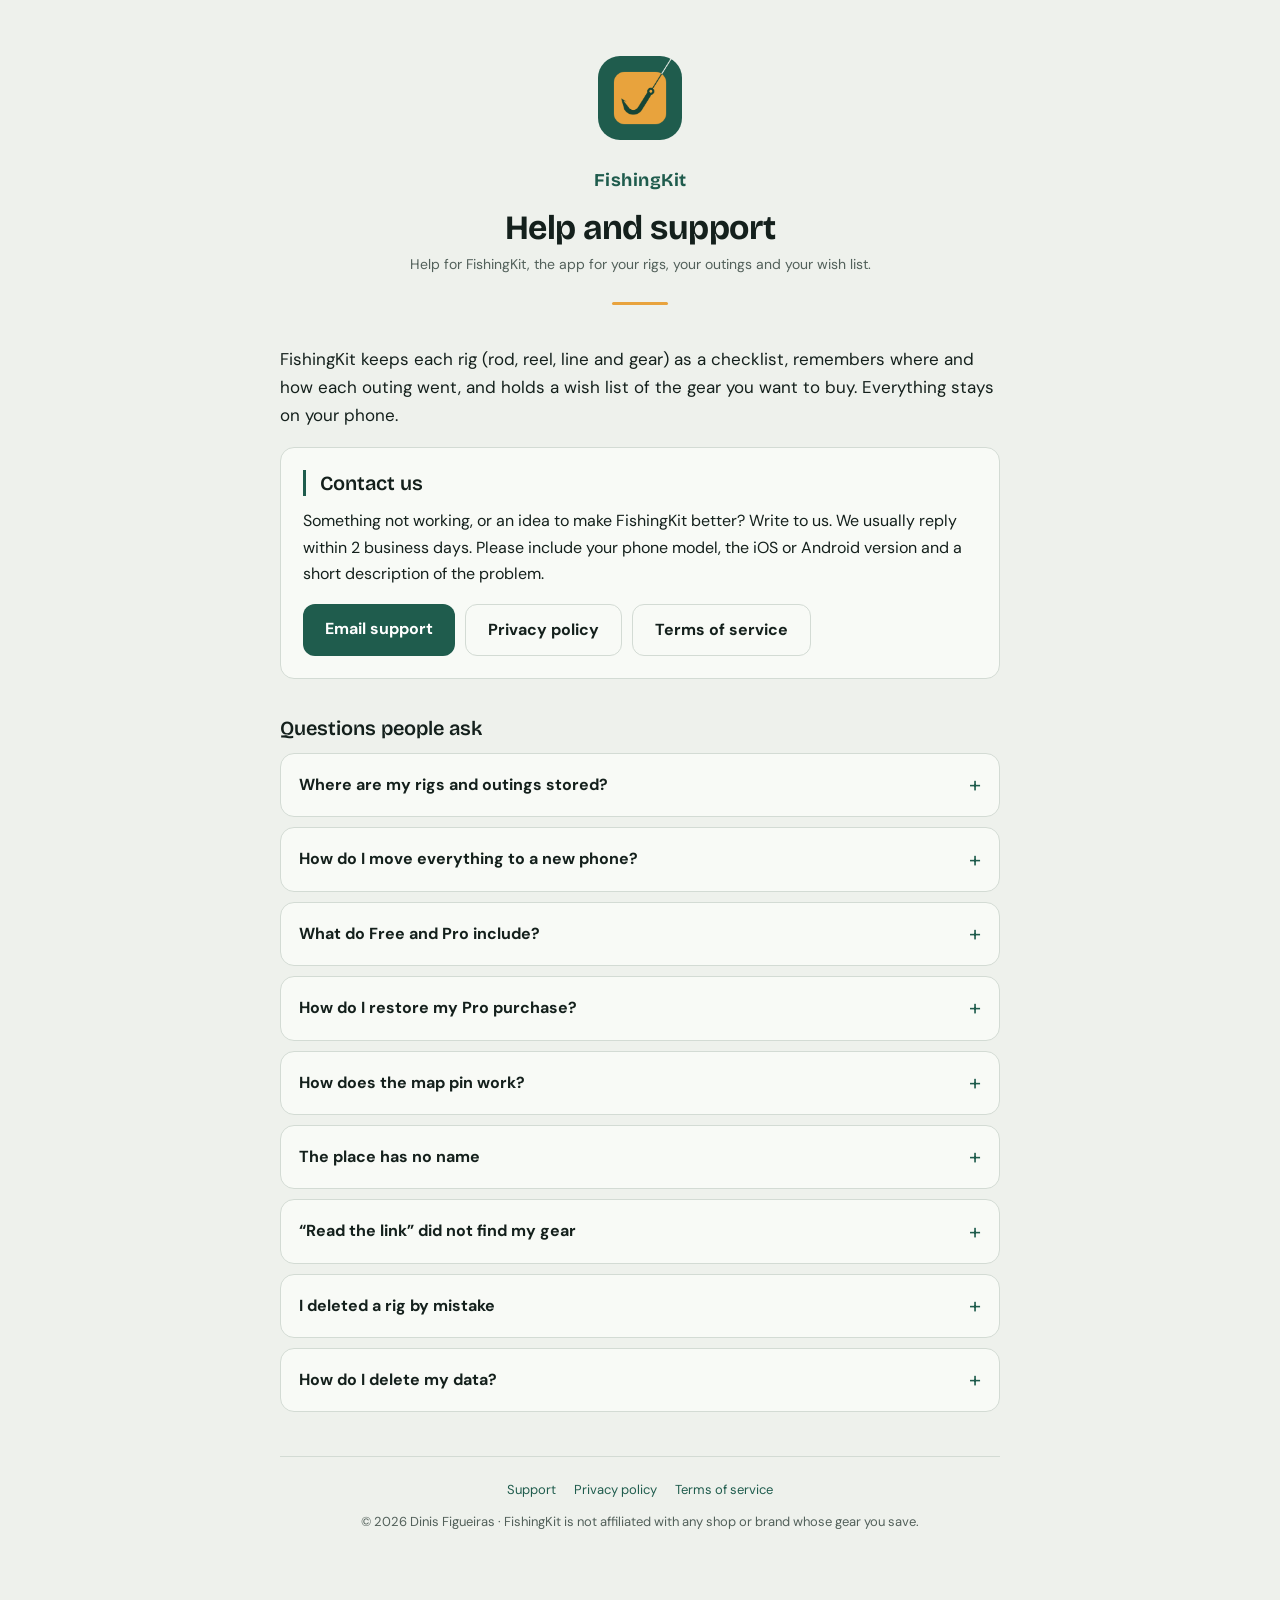
==== index.html @ 6d9bc1a1 "FishingKit legal site: help and support, privacy policy and terms Co-Authored-By: Claude Sonnet 5.5 " ====
<!DOCTYPE html>
<html lang="en">
<head>
<meta charset="utf-8">
<meta name="viewport" content="width=device-width, initial-scale=1">
<meta name="theme-color" content="#EEF1EC">
<title>FishingKit: Help and Support</title>
<meta name="description" content="Help and support for FishingKit, the app for your rigs, your outings and your wish list.">
<link rel="icon" href="icon.png">
<link rel="preconnect" href="https://fonts.googleapis.com">
<link rel="stylesheet" href="https://fonts.googleapis.com/css2?family=Bricolage+Grotesque:wght@600;700&amp;family=DM+Sans:wght@400;500;700&amp;display=swap">
<link rel="stylesheet" href="style.css">
</head>
<body>
<div class="wrap">

<header class="site-header">
  <a href="./"><img class="logo" src="icon.png" alt="FishingKit" width="84" height="84"></a>
  <div class="lockup">FishingKit</div>
  <h1>Help and support</h1>
  <p class="subtitle">Help for FishingKit, the app for your rigs, your outings and your wish list.</p>
  <div class="rule"></div>
</header>

<p class="lead">FishingKit keeps each rig (rod, reel, line and gear) as a checklist, remembers where and how each outing went, and holds a wish list of the gear you want to buy. Everything stays on your phone.</p>

<section>
  <h2>Contact us</h2>
  <p>Something not working, or an idea to make FishingKit better? Write to us. We usually reply within 2 business days. Please include your phone model, the iOS or Android version and a short description of the problem.</p>
  <div class="buttons">
    <a class="button" href="mailto:mrkingames00@gmail.com?subject=FishingKit%20support">Email support</a>
    <a class="button ghost" href="privacy.html">Privacy policy</a>
    <a class="button ghost" href="terms.html">Terms of service</a>
  </div>
</section>

<h2 style="margin-top:36px;">Questions people ask</h2>

<details>
  <summary>Where are my rigs and outings stored?</summary>
  <p>Only on your phone. FishingKit has no accounts and no cloud sync. If you lose or reset your phone, your data is lost unless you made a backup. Go to <em>Settings &rarr; Export a backup</em> now and then, and keep the file somewhere safe (Files, iCloud Drive, email).</p>
</details>

<details>
  <summary>How do I move everything to a new phone?</summary>
  <p>On the old phone use <em>Settings &rarr; Export a backup</em> and save the file. On the new phone install FishingKit, open <em>Settings &rarr; Restore from a backup</em> and pick the file. Restoring adds what is missing and never changes what is already on the phone. The free plan restores up to 3 rigs; FishingKit Pro restores them all.</p>
</details>

<details>
  <summary>What do Free and Pro include?</summary>
  <p>Free keeps up to 3 rigs and the list of your outings (the day, the rig and the pin on the map). FishingKit Pro is a single payment, not a subscription, and gives you unlimited rigs, the &ldquo;what worked&rdquo; notes on each outing (bait, species, fish caught, size, hours and notes) and the wish list. What you already saved is never locked, even on the free plan.</p>
</details>

<details>
  <summary>How do I restore my Pro purchase?</summary>
  <p>Open <em>Settings</em>, tap <em>About Pro</em> and choose <em>Restore purchase</em> while signed in to the same Apple ID (or Google account) you used to buy. Pro is bought once and is yours to keep.</p>
</details>

<details>
  <summary>How does the map pin work?</summary>
  <p>On a new outing, tap <em>Where</em>, move the map until the bobber is where you fished and tap <em>Use this place</em>. <em>Use my location</em> is a shortcut that asks for your location once, to centre the map. The pin and its name stay on your phone: they are never sent to us and never appear in anything you share. <em>Open in Maps</em> hands the pin to the Maps app.</p>
</details>

<details>
  <summary>The place has no name</summary>
  <p>The name comes from your phone&rsquo;s own place lookup, which needs a connection. If it finds nothing, the pin is kept without a name and still works.</p>
</details>

<details>
  <summary>&ldquo;Read the link&rdquo; did not find my gear</summary>
  <p>Some shops turn plain requests away. Tap <em>Open the shop&rsquo;s page</em> to see the page inside FishingKit, open the product, then tap <em>Use this page</em>. You can always type the name and the price by hand. Prices are in euros.</p>
</details>

<details>
  <summary>I deleted a rig by mistake</summary>
  <p>Right after deleting, the message at the bottom has an <em>Undo</em> button. Past that moment a rig can only come back from a backup. Outings keep the name of a deleted rig and show it as &ldquo;Rig removed&rdquo;.</p>
</details>

<details>
  <summary>How do I delete my data?</summary>
  <p>Open <em>Settings &rarr; Delete all my data</em> to remove every rig, outing, wish, fishing type and wish picture from your phone. There is nothing to delete on our side because there are no accounts and we hold no copy.</p>
</details>

<footer class="site-footer">
  <nav>
    <a href="./">Support</a>
    <a href="privacy.html">Privacy policy</a>
    <a href="terms.html">Terms of service</a>
  </nav>
  <div>&copy; 2026 Dinis Figueiras &middot; FishingKit is not affiliated with any shop or brand whose gear you save.</div>
</footer>

</div>
</body>
</html>
---- style.css ----
/* FishingKit: shared style for index / privacy / terms.
   Tokens mirror src/theme/theme.ts ("Dawn on the water"): fog-pale ground, river green for every action,
   sunrise amber only on the mark at the top. */
:root {
  --ground: #EEF1EC;
  --surface: #F8FAF6;
  --surface-muted: #E3E9E3;
  --hairline: #D3DBD4;
  --text: #14201C;
  --text-muted: #52605A;
  --primary: #1F5C4D;
  --on-primary: #FFFFFF;
  --tint: #D6E7DD;
  --brand: #E8A33D;
}

* { box-sizing: border-box; }

html { scroll-behavior: smooth; }

body {
  margin: 0;
  background: var(--ground);
  color: var(--text);
  font-family: "DM Sans", -apple-system, BlinkMacSystemFont, "Segoe UI", Roboto, Helvetica, Arial, sans-serif;
  font-size: 16px;
  line-height: 1.65;
  -webkit-font-smoothing: antialiased;
}

.wrap { max-width: 760px; margin: 0 auto; padding: 0 20px 72px; }

/* Header */
.site-header { text-align: center; padding: 56px 0 8px; }
.logo { width: 84px; height: 84px; border-radius: 22px; background: var(--primary); }
.brand { display: inline-flex; align-items: center; gap: 10px; color: var(--primary); font-weight: 700; text-decoration: none; }
.lockup { margin-top: 18px; color: var(--primary); font-family: "Bricolage Grotesque", "DM Sans", sans-serif; font-weight: 700; font-size: 18px; letter-spacing: 0.5px; }

h1 {
  margin: 12px 0 6px; color: var(--text); font-family: "Bricolage Grotesque", "DM Sans", sans-serif;
  font-size: 34px; line-height: 1.15; font-weight: 700; letter-spacing: -0.5px;
}
.subtitle { color: var(--text-muted); font-size: 14px; margin: 0; }
.rule { width: 56px; height: 3px; margin: 26px auto 0; background: var(--brand); border-radius: 2px; }

/* Content */
h2 { margin: 0 0 12px; color: var(--text); font-family: "Bricolage Grotesque", "DM Sans", sans-serif; font-size: 20px; line-height: 1.3; font-weight: 600; }
h3 { margin: 20px 0 6px; color: var(--primary); font-size: 15px; letter-spacing: 0.3px; }
p { margin: 0 0 12px; }
strong { color: var(--text); }
ul, ol { padding-left: 22px; margin: 0 0 12px; }
li { margin-bottom: 6px; }
li::marker { color: var(--primary); }
a { color: var(--primary); text-decoration: underline; text-underline-offset: 3px; word-break: break-word; }
a:hover { text-decoration-thickness: 2px; }

.lead { margin-top: 32px; font-size: 17px; }

section {
  background: var(--surface);
  border: 1px solid var(--hairline);
  border-radius: 14px;
  padding: 22px 22px 12px;
  margin-top: 18px;
}
section h2 { padding-left: 14px; border-left: 3px solid var(--primary); }
.short { color: var(--text-muted); font-style: italic; }

/* Summary callout */
.summary { background: var(--tint); border-color: var(--primary); }

/* Table of contents */
#toc + ol { list-style: none; padding: 0; margin: 14px 0 0; display: grid; gap: 8px; counter-reset: toc; }
#toc + ol li { counter-increment: toc; margin: 0; }
#toc + ol a {
  display: flex; align-items: center; gap: 12px; padding: 10px 14px; text-decoration: none;
  background: var(--ground); border: 1px solid var(--hairline); border-radius: 12px; color: var(--text);
}
#toc + ol a::before {
  content: counter(toc); min-width: 26px; height: 26px; border-radius: 13px;
  display: grid; place-items: center; background: var(--tint); color: var(--primary);
  font-weight: 700; font-size: 12px;
}
#toc + ol a:hover { border-color: var(--primary); }

/* Tables */
.table-scroll { overflow-x: auto; margin: 12px 0 14px; }
table { border-collapse: collapse; width: 100%; min-width: 480px; font-size: 14px; }
th, td { border-bottom: 1px solid var(--hairline); padding: 10px 12px; text-align: left; vertical-align: top; }
th { color: var(--primary); font-size: 12px; letter-spacing: 1.2px; text-transform: uppercase; background: var(--surface-muted); }
tr:last-child td { border-bottom: 0; }

/* Support page */
.button {
  display: inline-block; padding: 12px 22px; border-radius: 12px; text-decoration: none;
  background: var(--primary); color: var(--on-primary); font-weight: 700;
}
.button.ghost { background: transparent; color: var(--text); border: 1px solid var(--hairline); }
.button:hover { filter: brightness(1.08); }
.buttons { display: flex; flex-wrap: wrap; gap: 10px; margin: 16px 0 10px; }

details { background: var(--surface); border: 1px solid var(--hairline); border-radius: 14px; padding: 4px 18px; margin-top: 10px; }
details[open] { border-color: var(--primary); }
summary { cursor: pointer; list-style: none; color: var(--text); font-weight: 700; padding: 14px 24px 14px 0; position: relative; }
summary::-webkit-details-marker { display: none; }
summary::after { content: "+"; position: absolute; right: 0; top: 50%; transform: translateY(-50%); color: var(--primary); font-size: 22px; font-weight: 400; }
details[open] summary::after { content: "\2212"; }
details p { margin: 0 0 14px; }

/* Footer */
.site-footer { margin-top: 44px; padding-top: 22px; border-top: 1px solid var(--hairline); text-align: center; color: var(--text-muted); font-size: 13px; }
.site-footer nav { display: flex; justify-content: center; gap: 18px; flex-wrap: wrap; margin-bottom: 10px; }
.site-footer a { text-decoration: none; }
.site-footer a:hover { text-decoration: underline; }

@media (max-width: 520px) {
  h1 { font-size: 28px; }
  section { padding: 18px 16px 8px; }
}
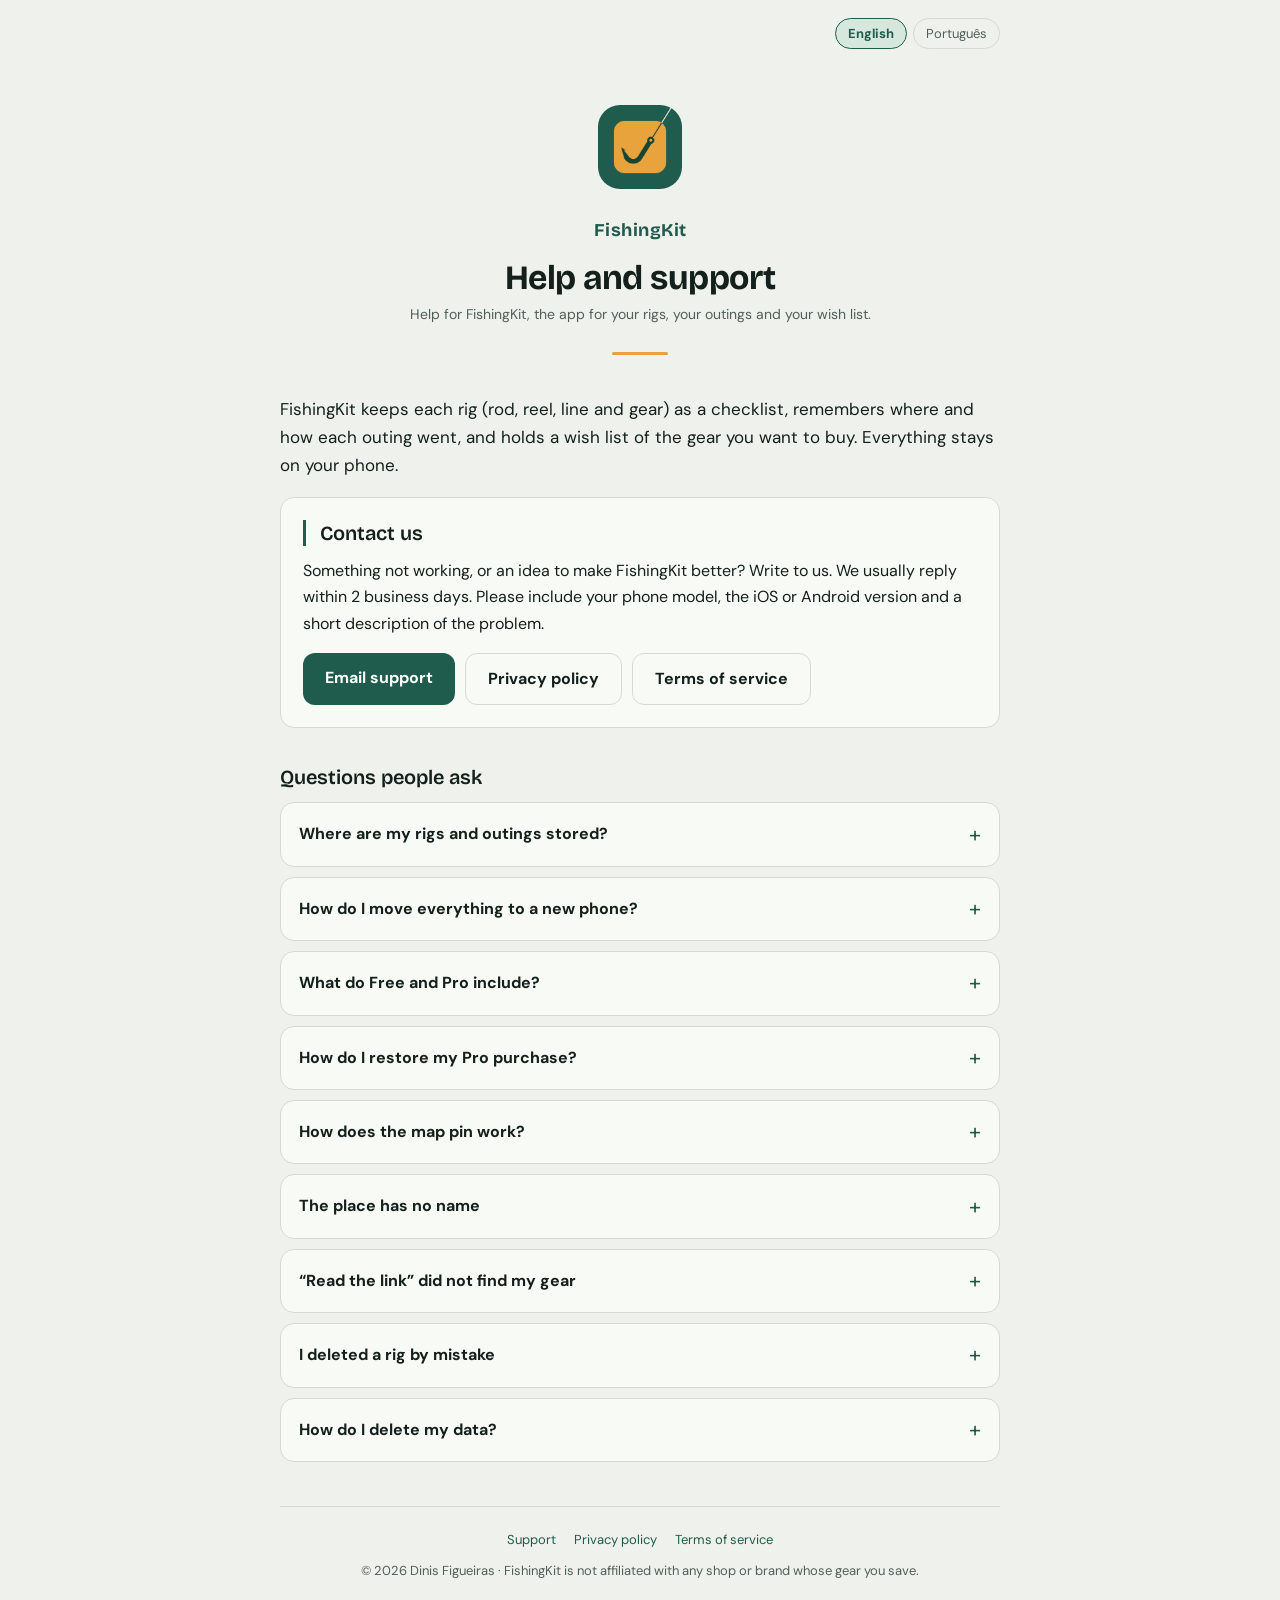
==== commit e21ee8cb: "Portuguese version of the legal site, with a language switch Co-Authored-By: Claude Sonnet 5.5 <nore" ====
--- a/index.html
+++ b/index.html
@@ -9,10 +9,14 @@
 <link rel="icon" href="icon.png">
 <link rel="preconnect" href="https://fonts.googleapis.com">
 <link rel="stylesheet" href="https://fonts.googleapis.com/css2?family=Bricolage+Grotesque:wght@600;700&amp;family=DM+Sans:wght@400;500;700&amp;display=swap">
+<link rel="alternate" hreflang="en" href="./">
+<link rel="alternate" hreflang="pt-PT" href="pt/">
 <link rel="stylesheet" href="style.css">
 </head>
 <body>
 <div class="wrap">
+
+<nav class="lang" aria-label="Language"><span aria-current="page">English</span><a href="pt/" lang="pt-PT">Português</a></nav>
 
 <header class="site-header">
   <a href="./"><img class="logo" src="icon.png" alt="FishingKit" width="84" height="84"></a>
--- a/style.css
+++ b/style.css
@@ -117,3 +117,10 @@
   h1 { font-size: 28px; }
   section { padding: 18px 16px 8px; }
 }
+
+/* Language switch (English / Português) */
+.lang { display: flex; justify-content: flex-end; gap: 6px; padding-top: 18px; font-size: 13px; }
+.lang a, .lang span { padding: 4px 12px; border-radius: 999px; border: 1px solid var(--hairline); text-decoration: none; }
+.lang a { color: var(--text-muted); }
+.lang a:hover { border-color: var(--primary); color: var(--primary); }
+.lang span { background: var(--tint); border-color: var(--primary); color: var(--primary); font-weight: 700; }
